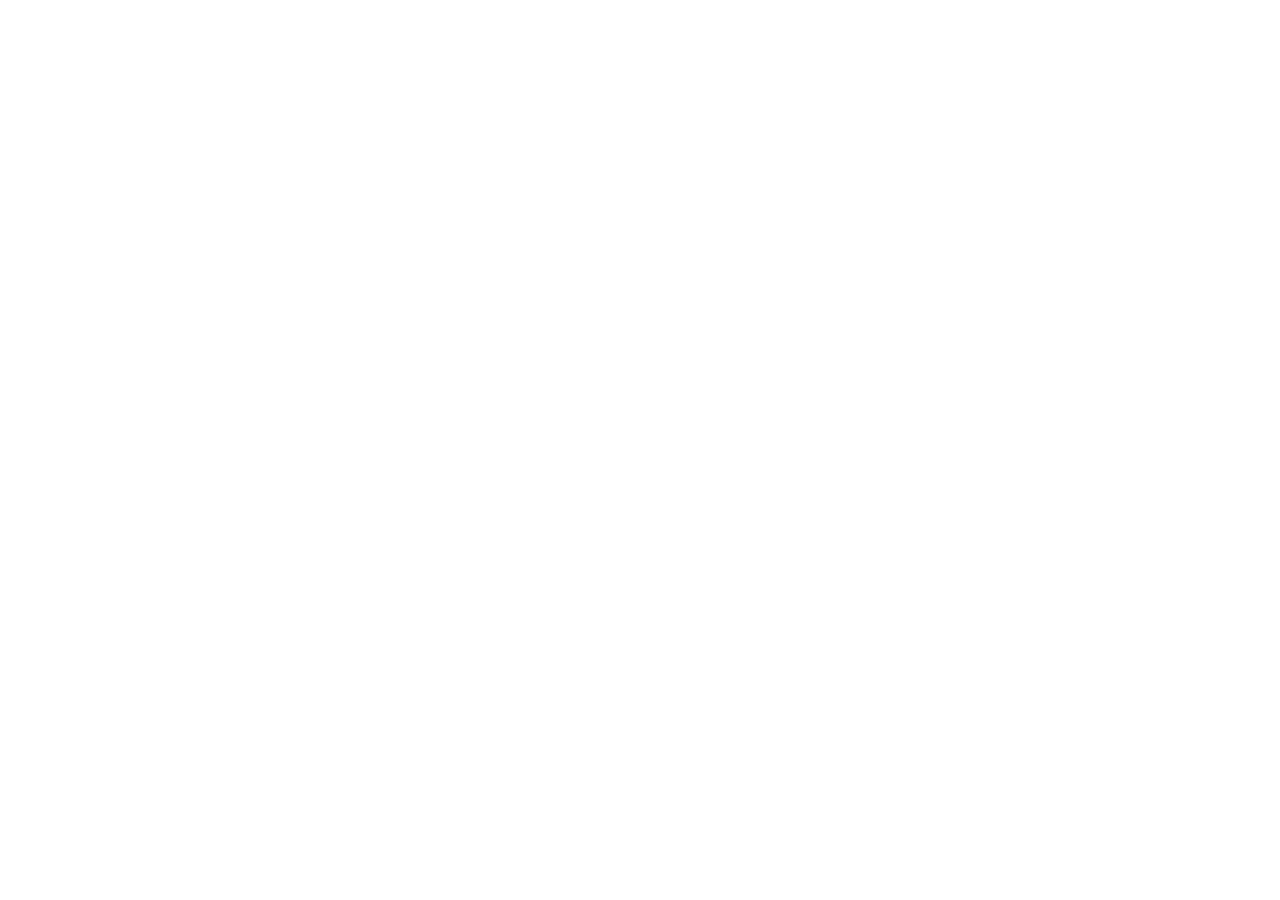
==== index.html @ 97ba9173 "Add files via upload" ====
<!doctype html>
<html lang="no">
  <head>
    <meta charset="UTF-8" />
    <meta name="viewport" content="width=device-width, initial-scale=1.0" />
    <meta name="theme-color" content="#0f5c8c" />
    <meta name="description" content="Finn fram på SUS Ullandhaug" />
    <title>SUS Ullandhaug Navigator</title>
    <link rel="manifest" href="./manifest.webmanifest" />
    <link rel="icon" href="./favicon.svg" type="image/svg+xml" />
    <script type="module" crossorigin src="./assets/index-EidqnyZv.js"></script>
    <link rel="stylesheet" crossorigin href="./assets/index-ChtSGvdO.css">
  </head>
  <body>
    <div id="root"></div>
  </body>
</html>
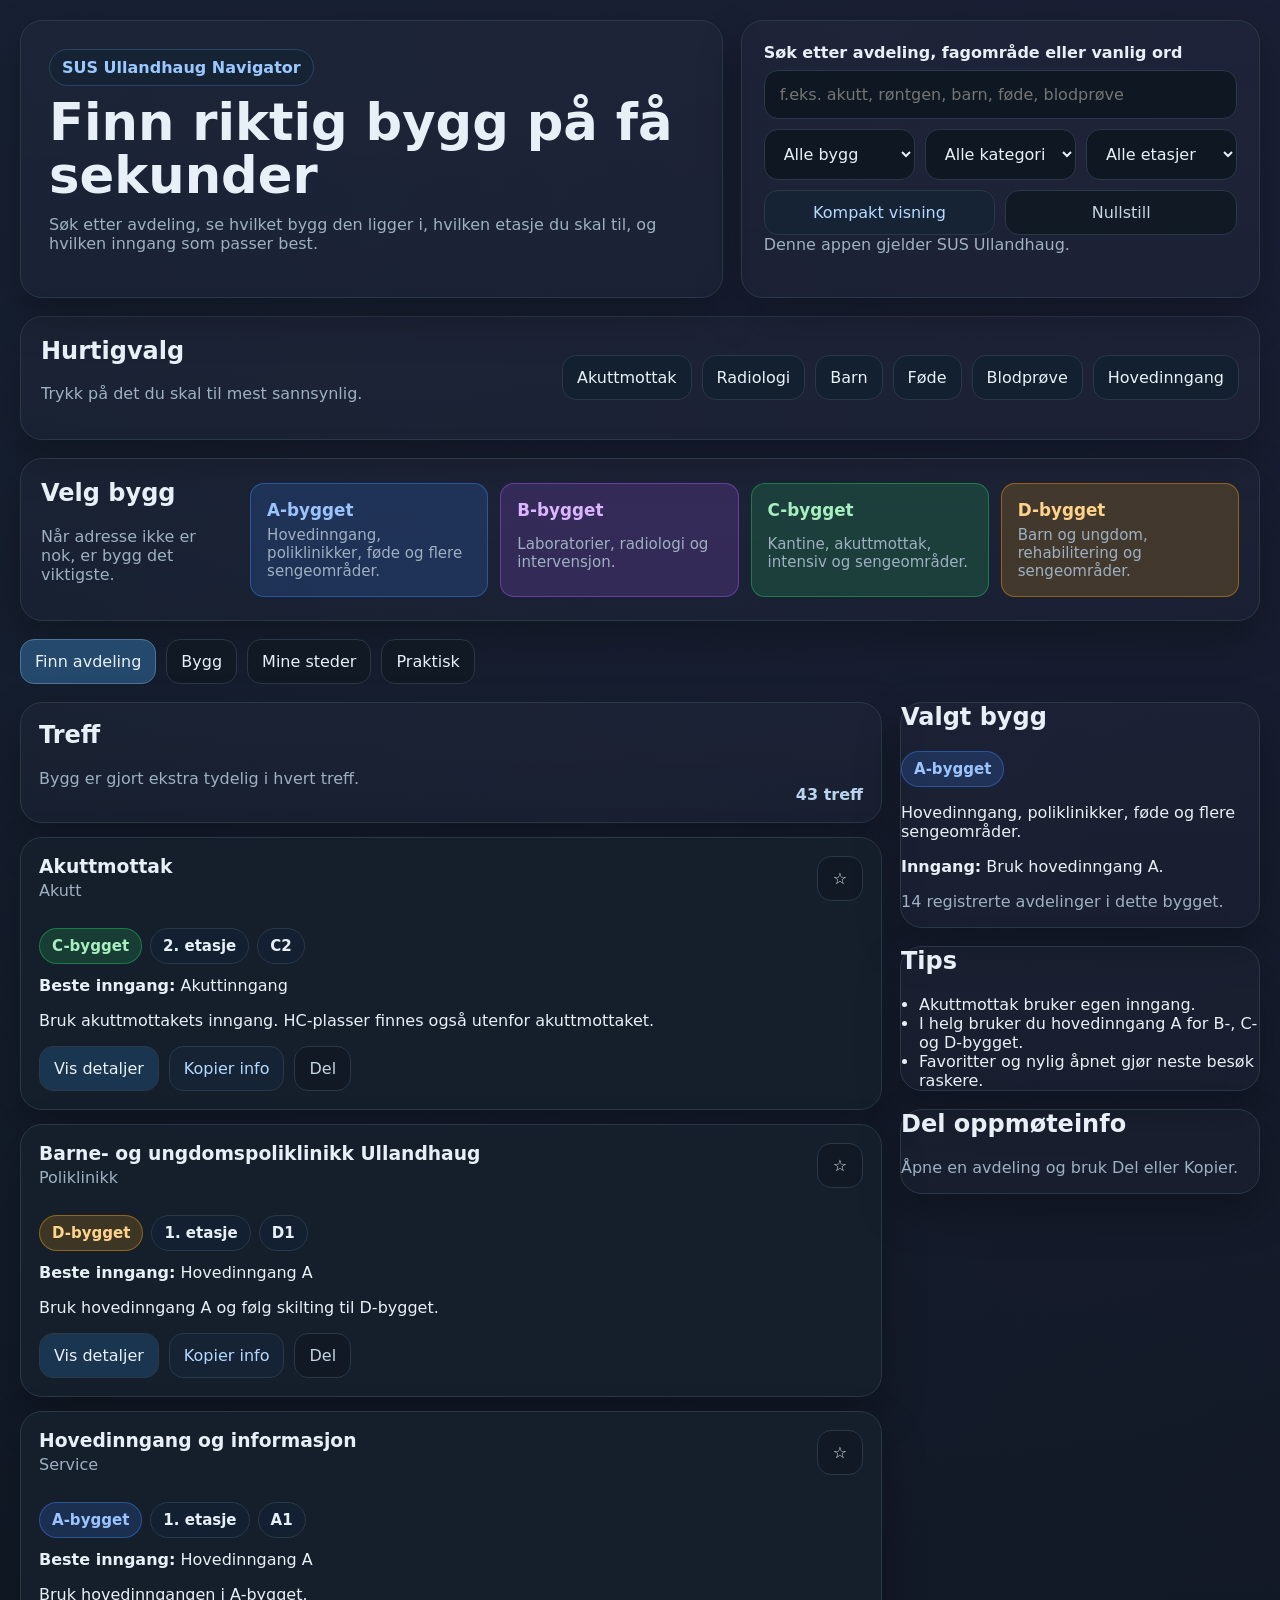
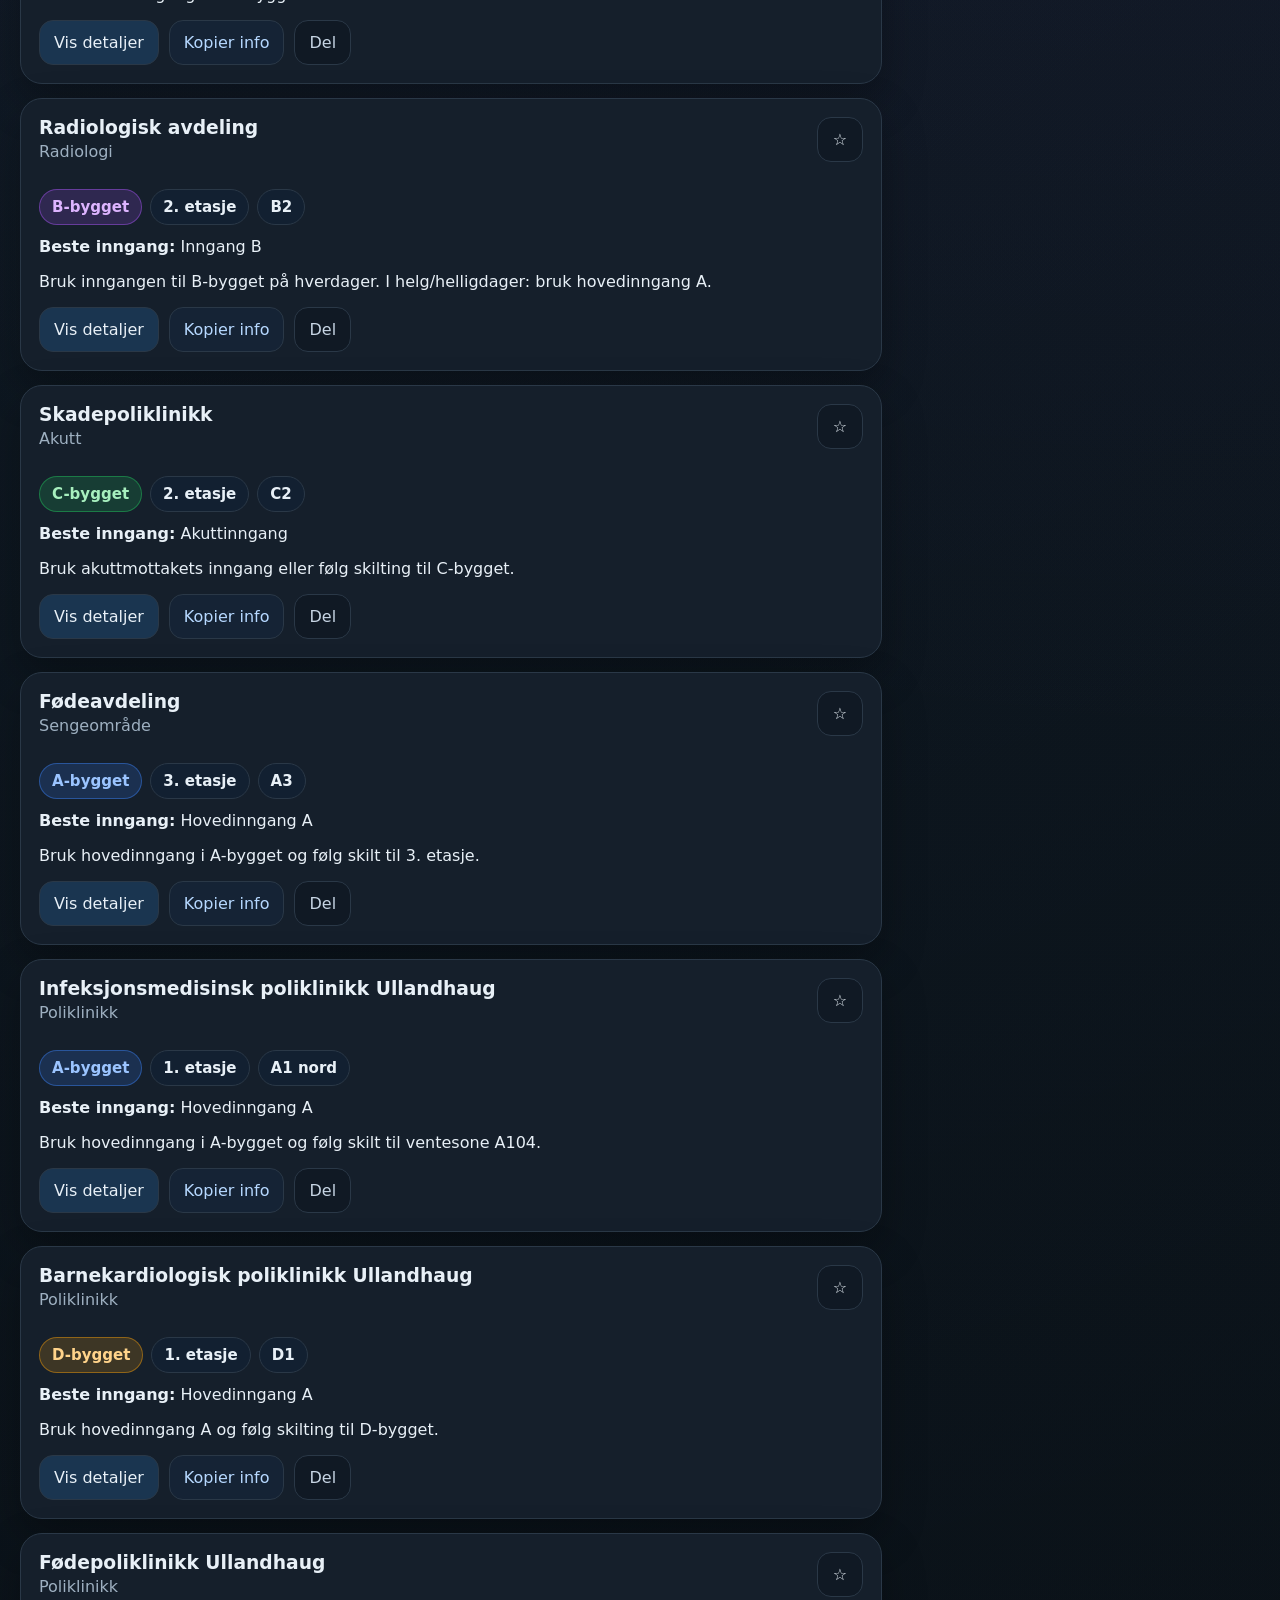
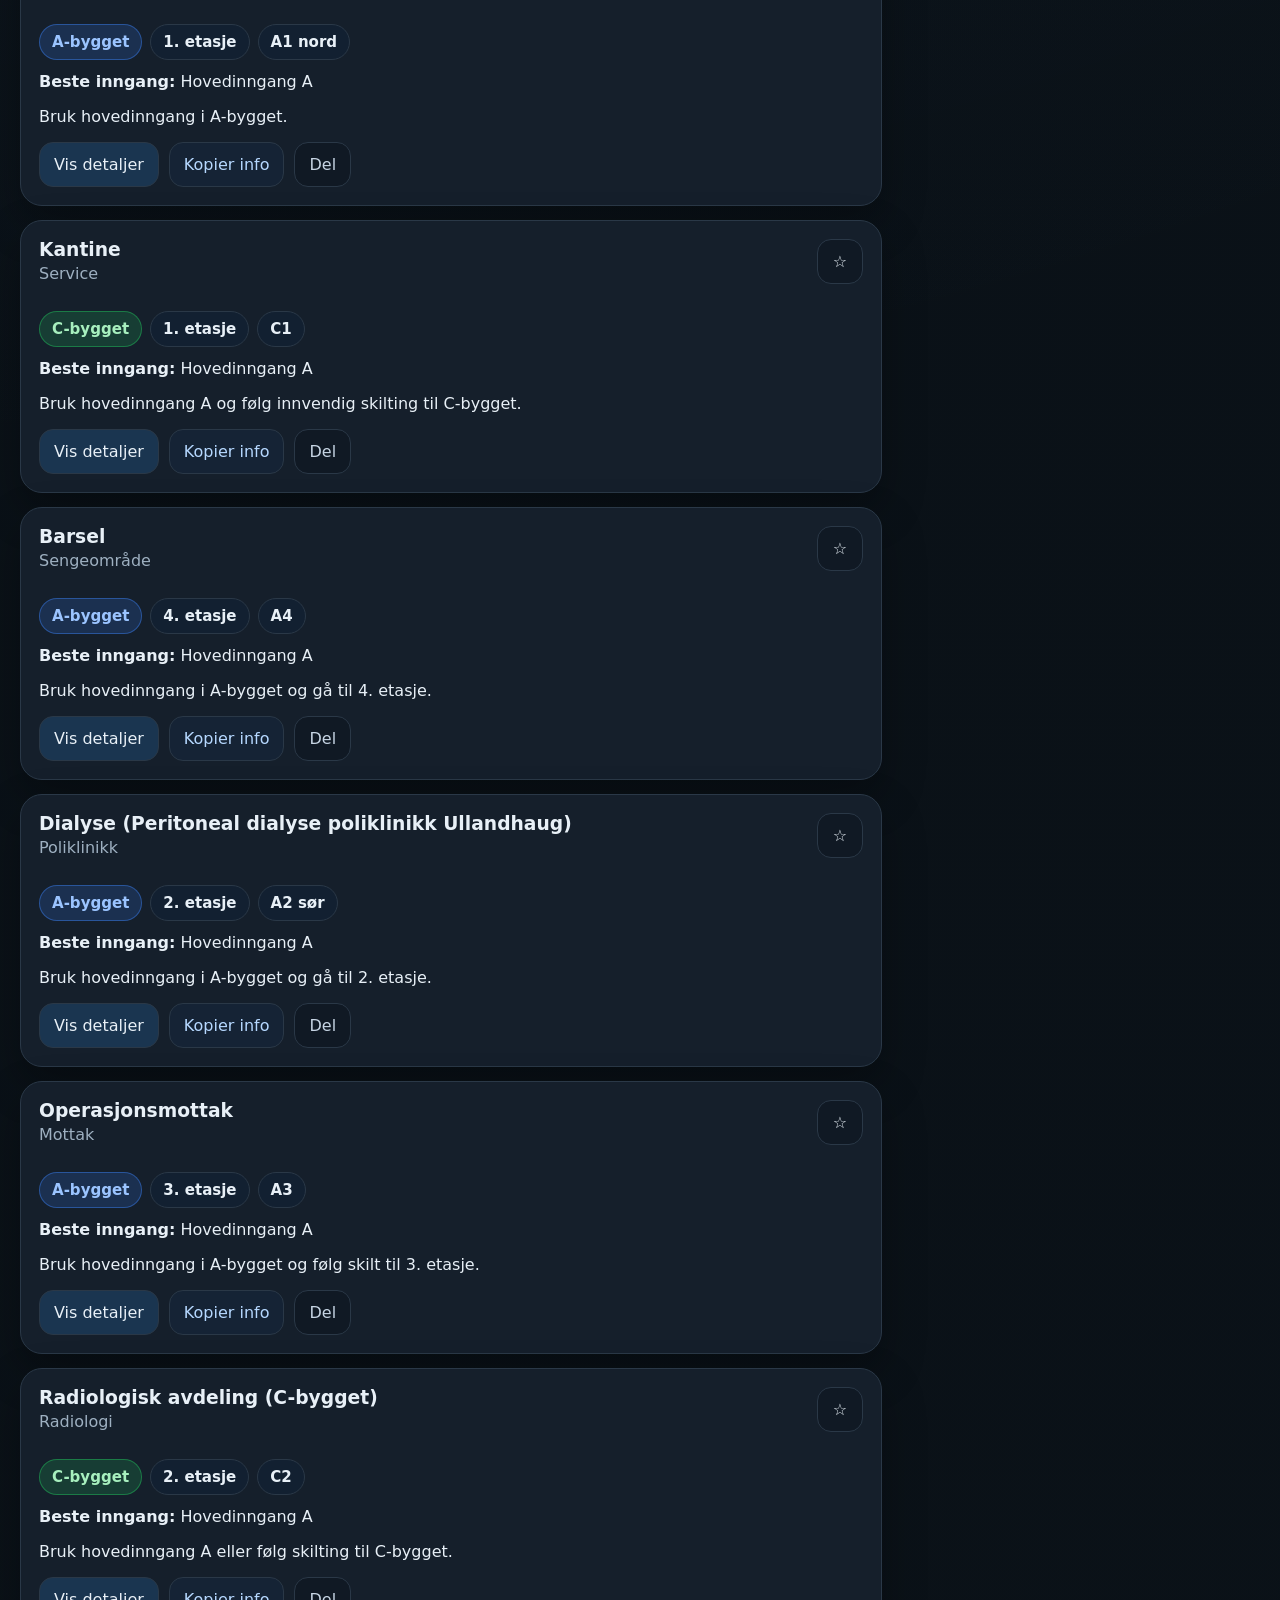
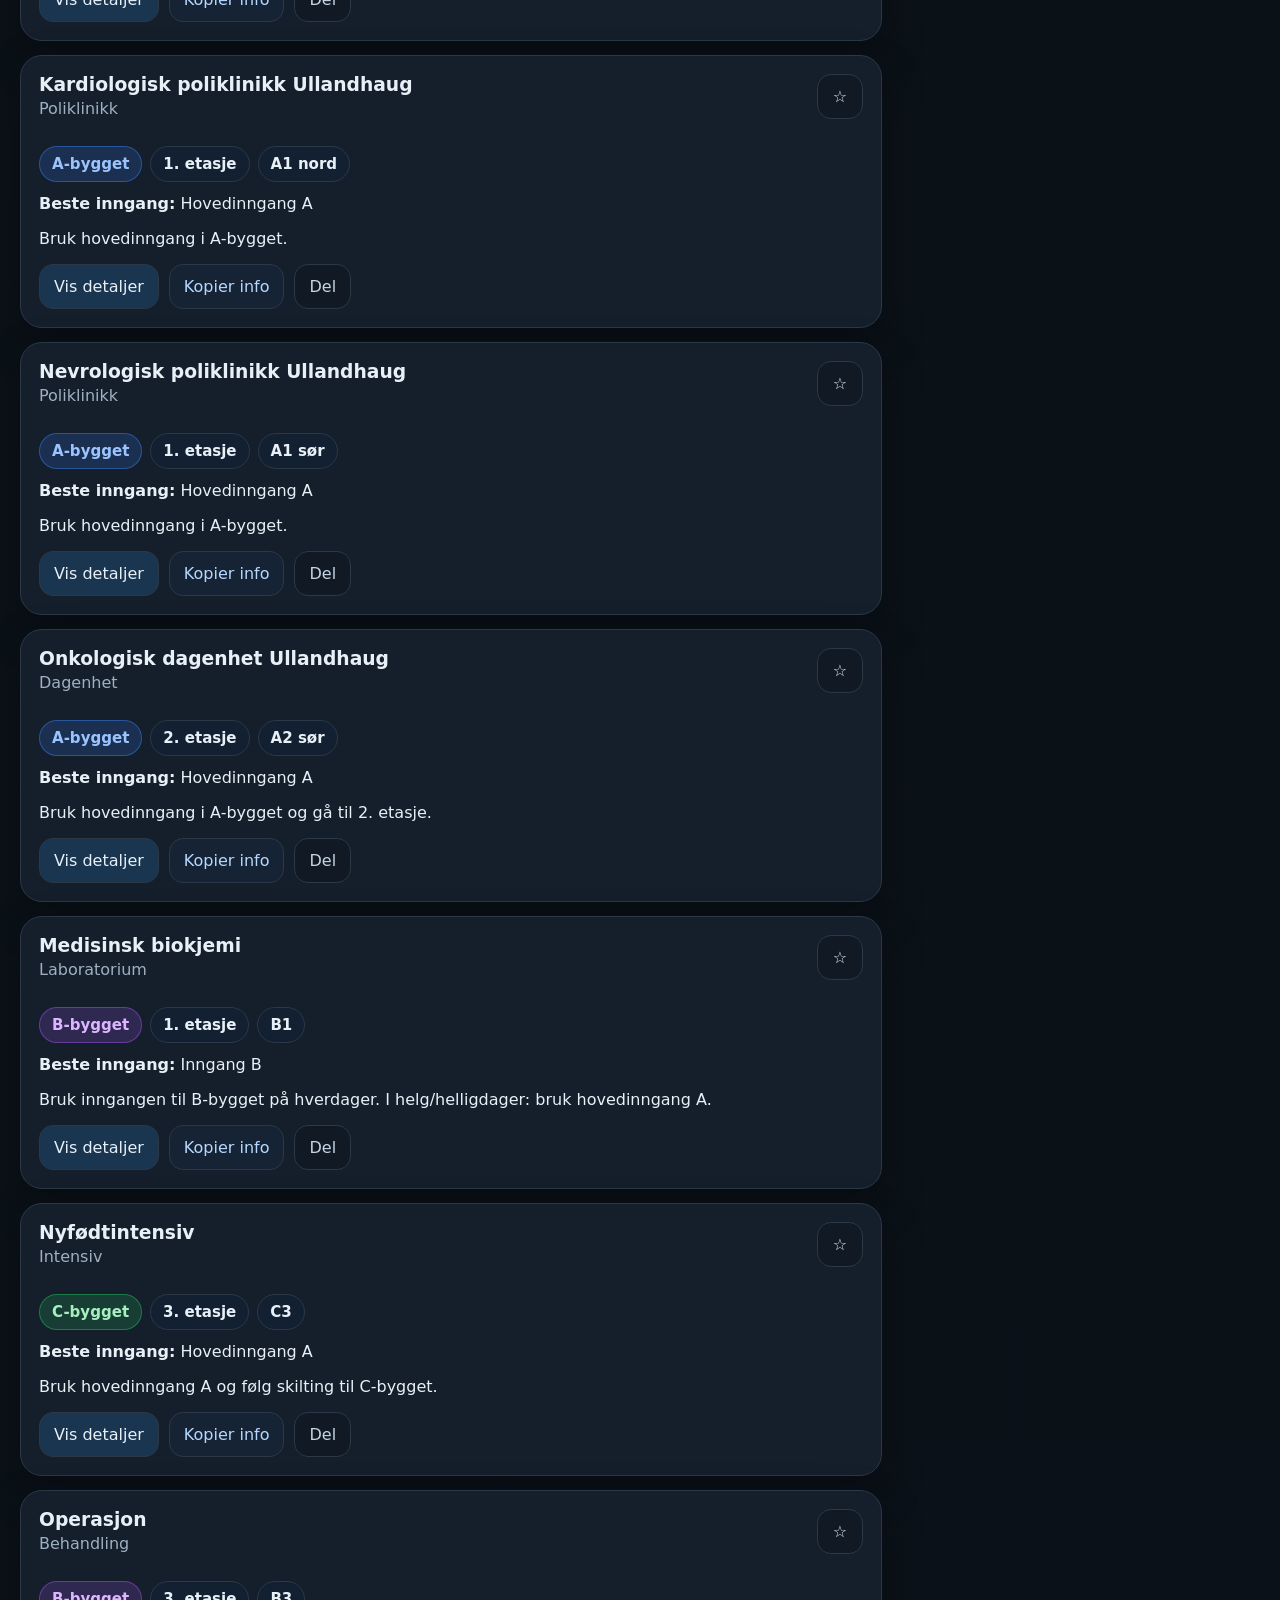
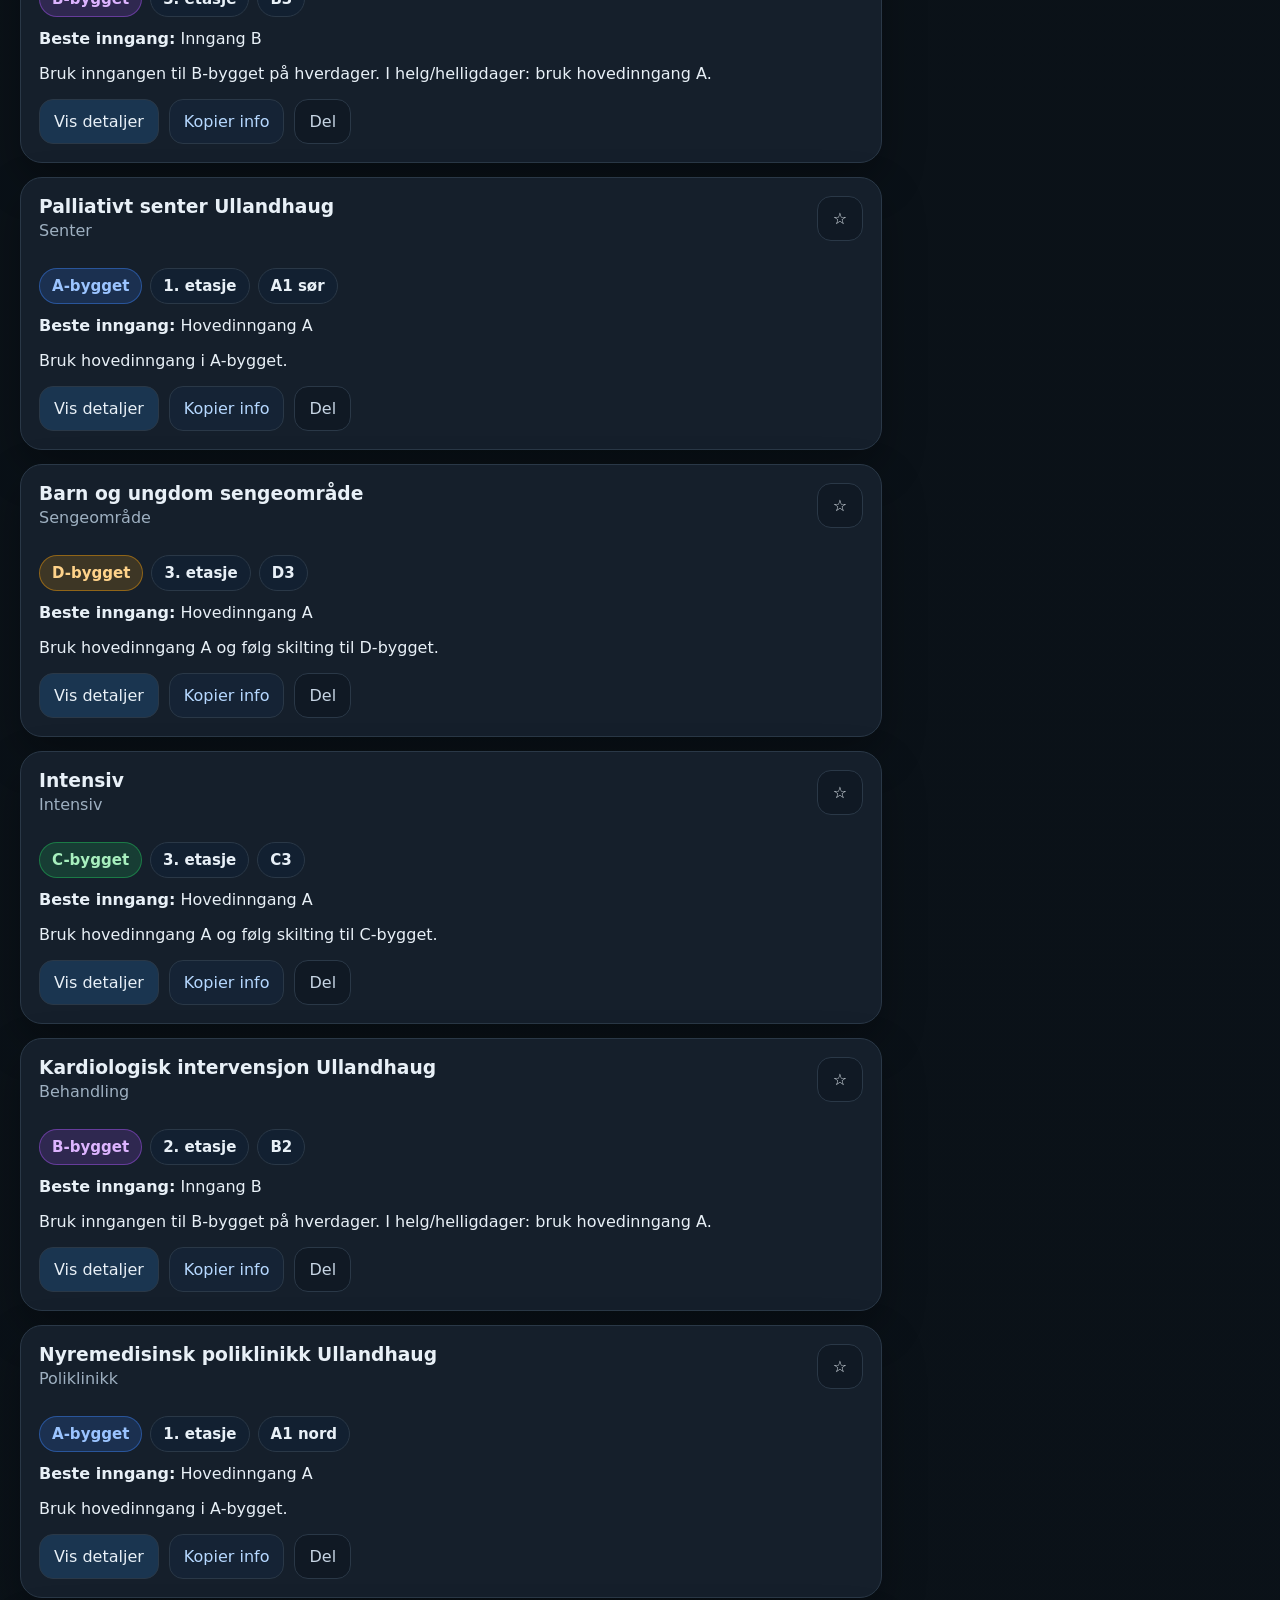
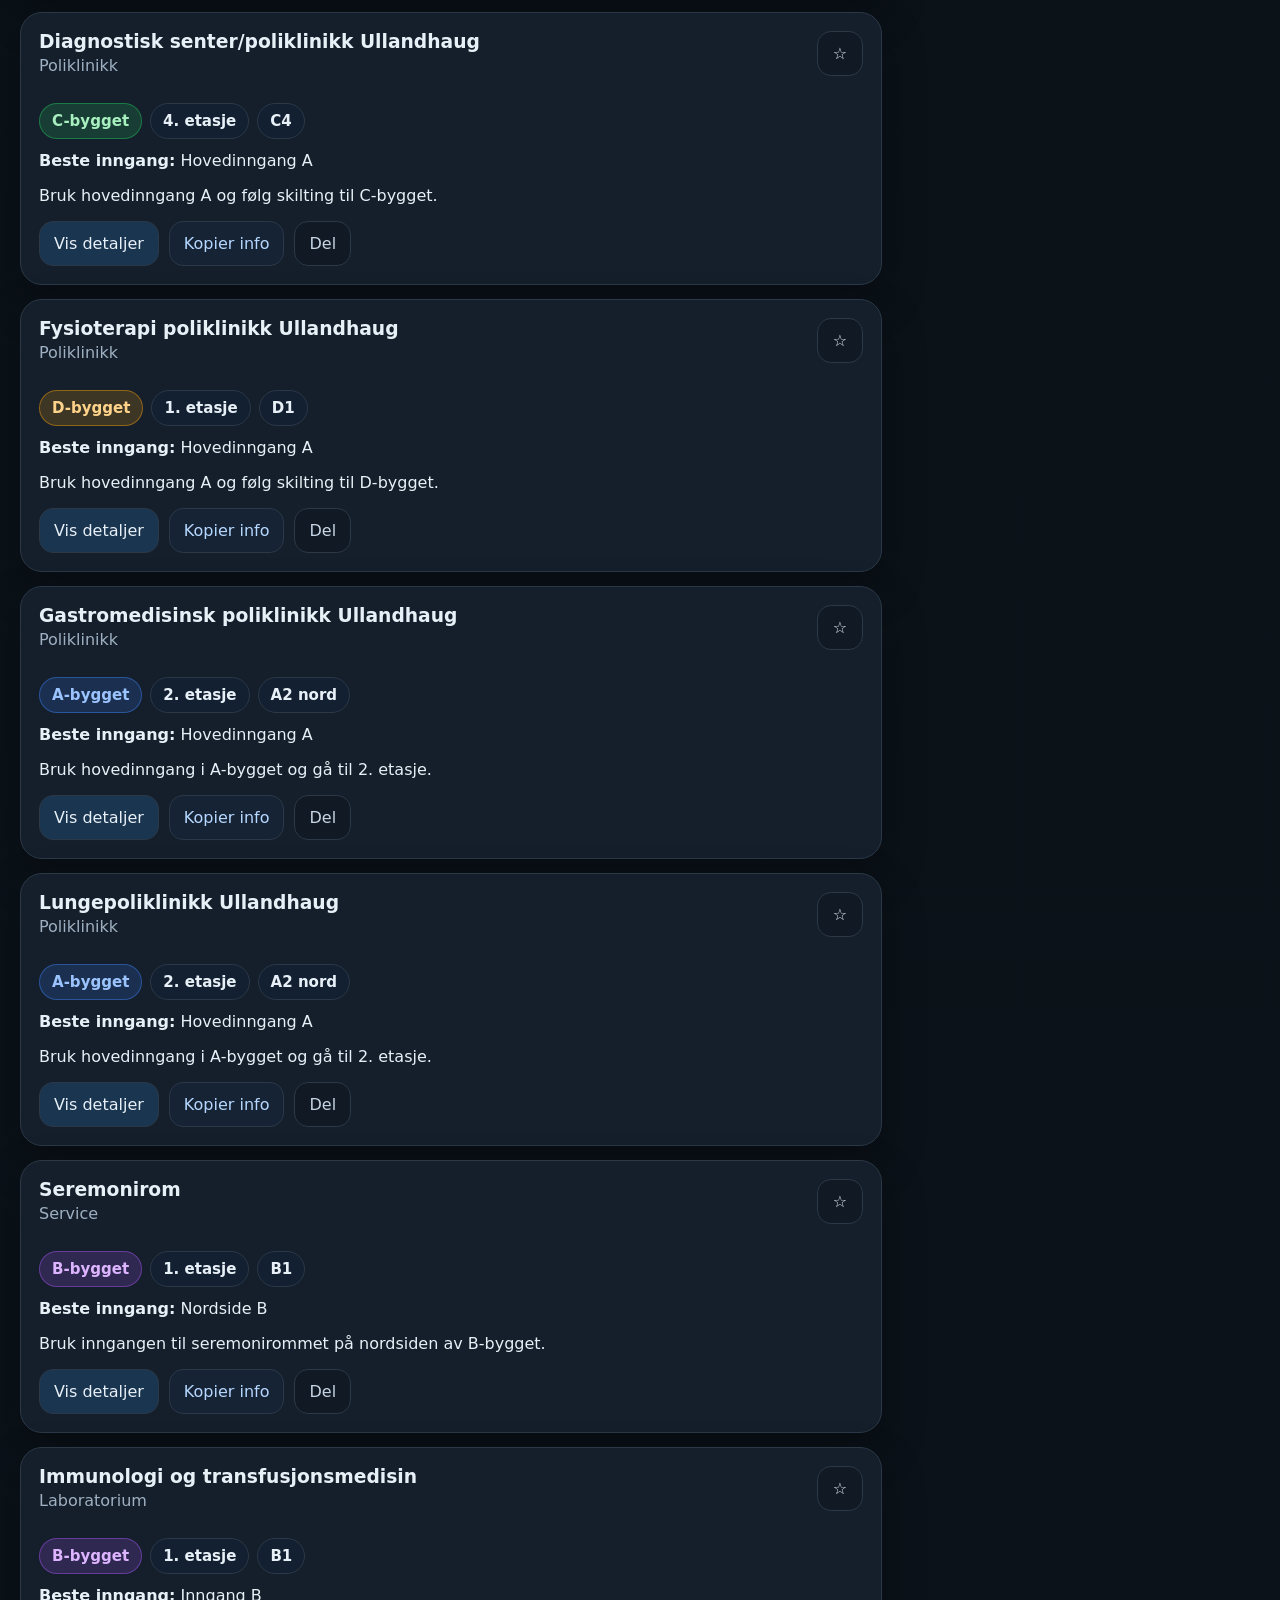
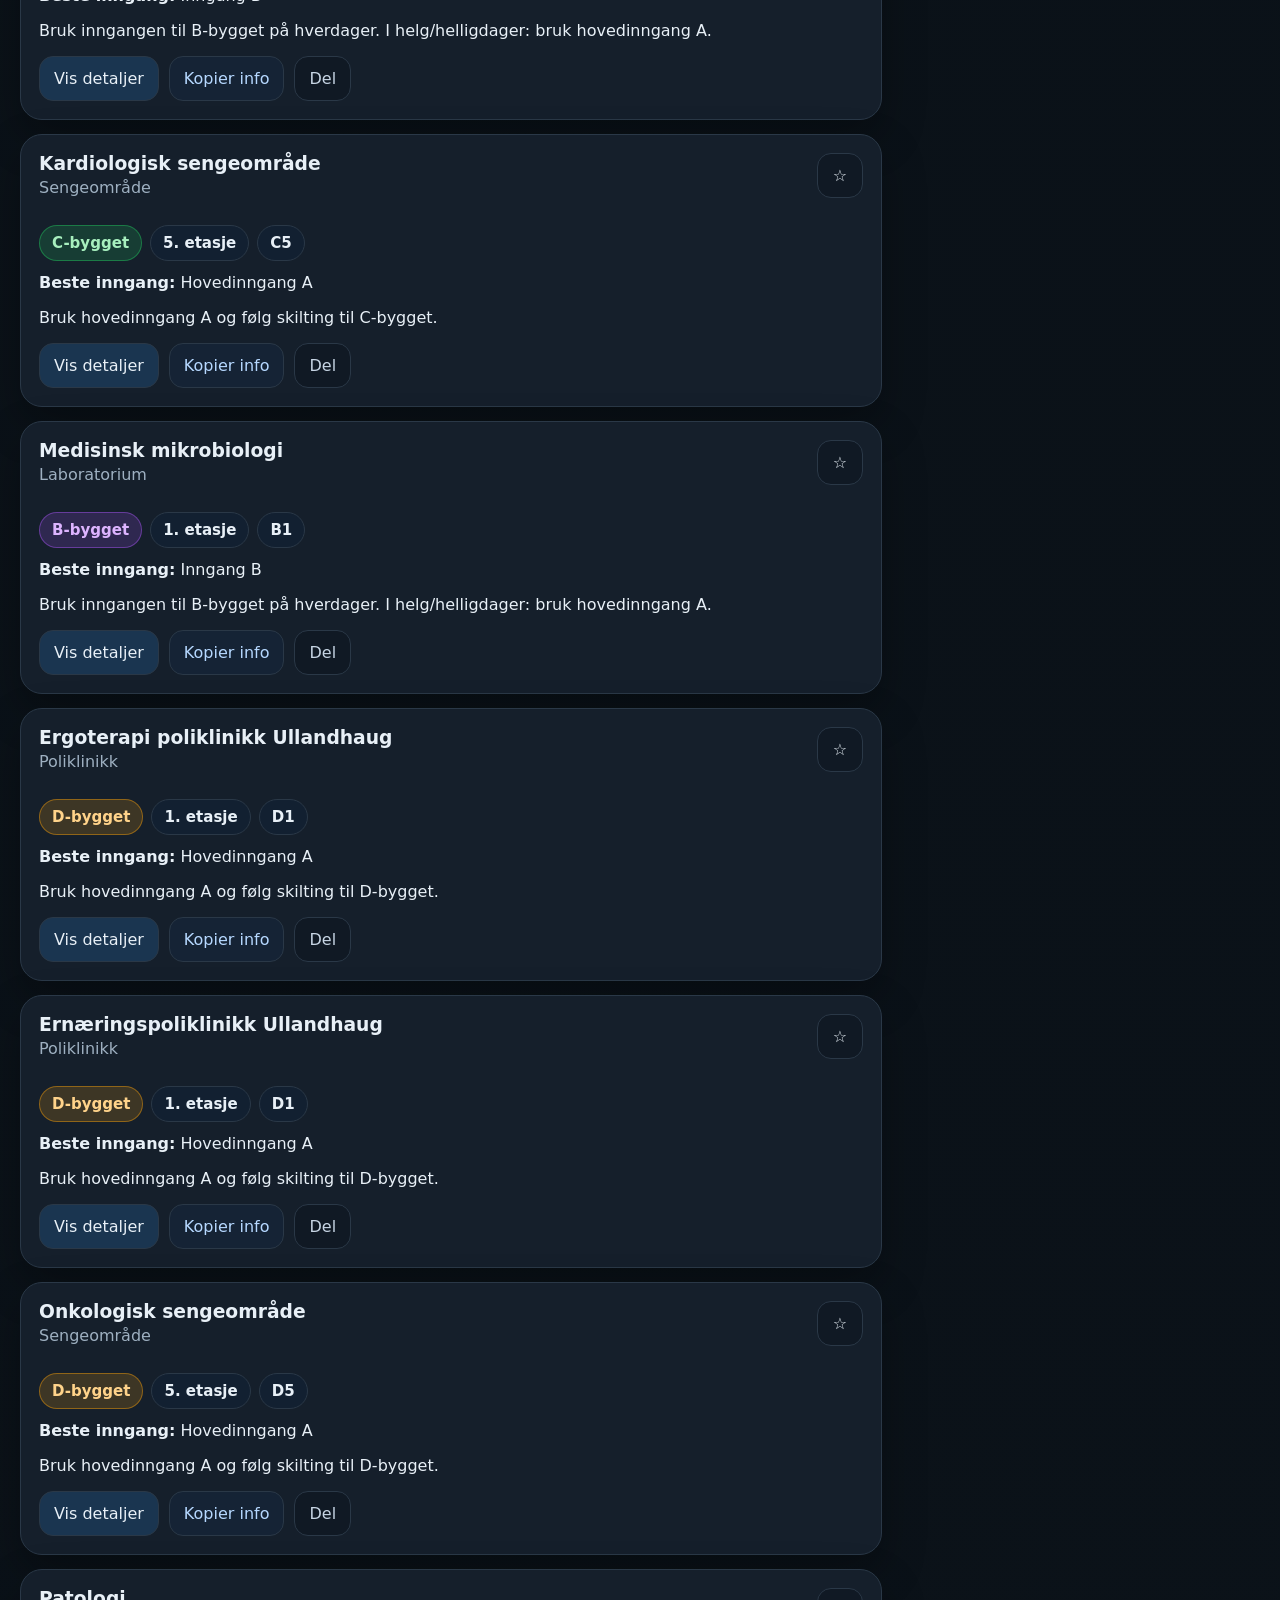
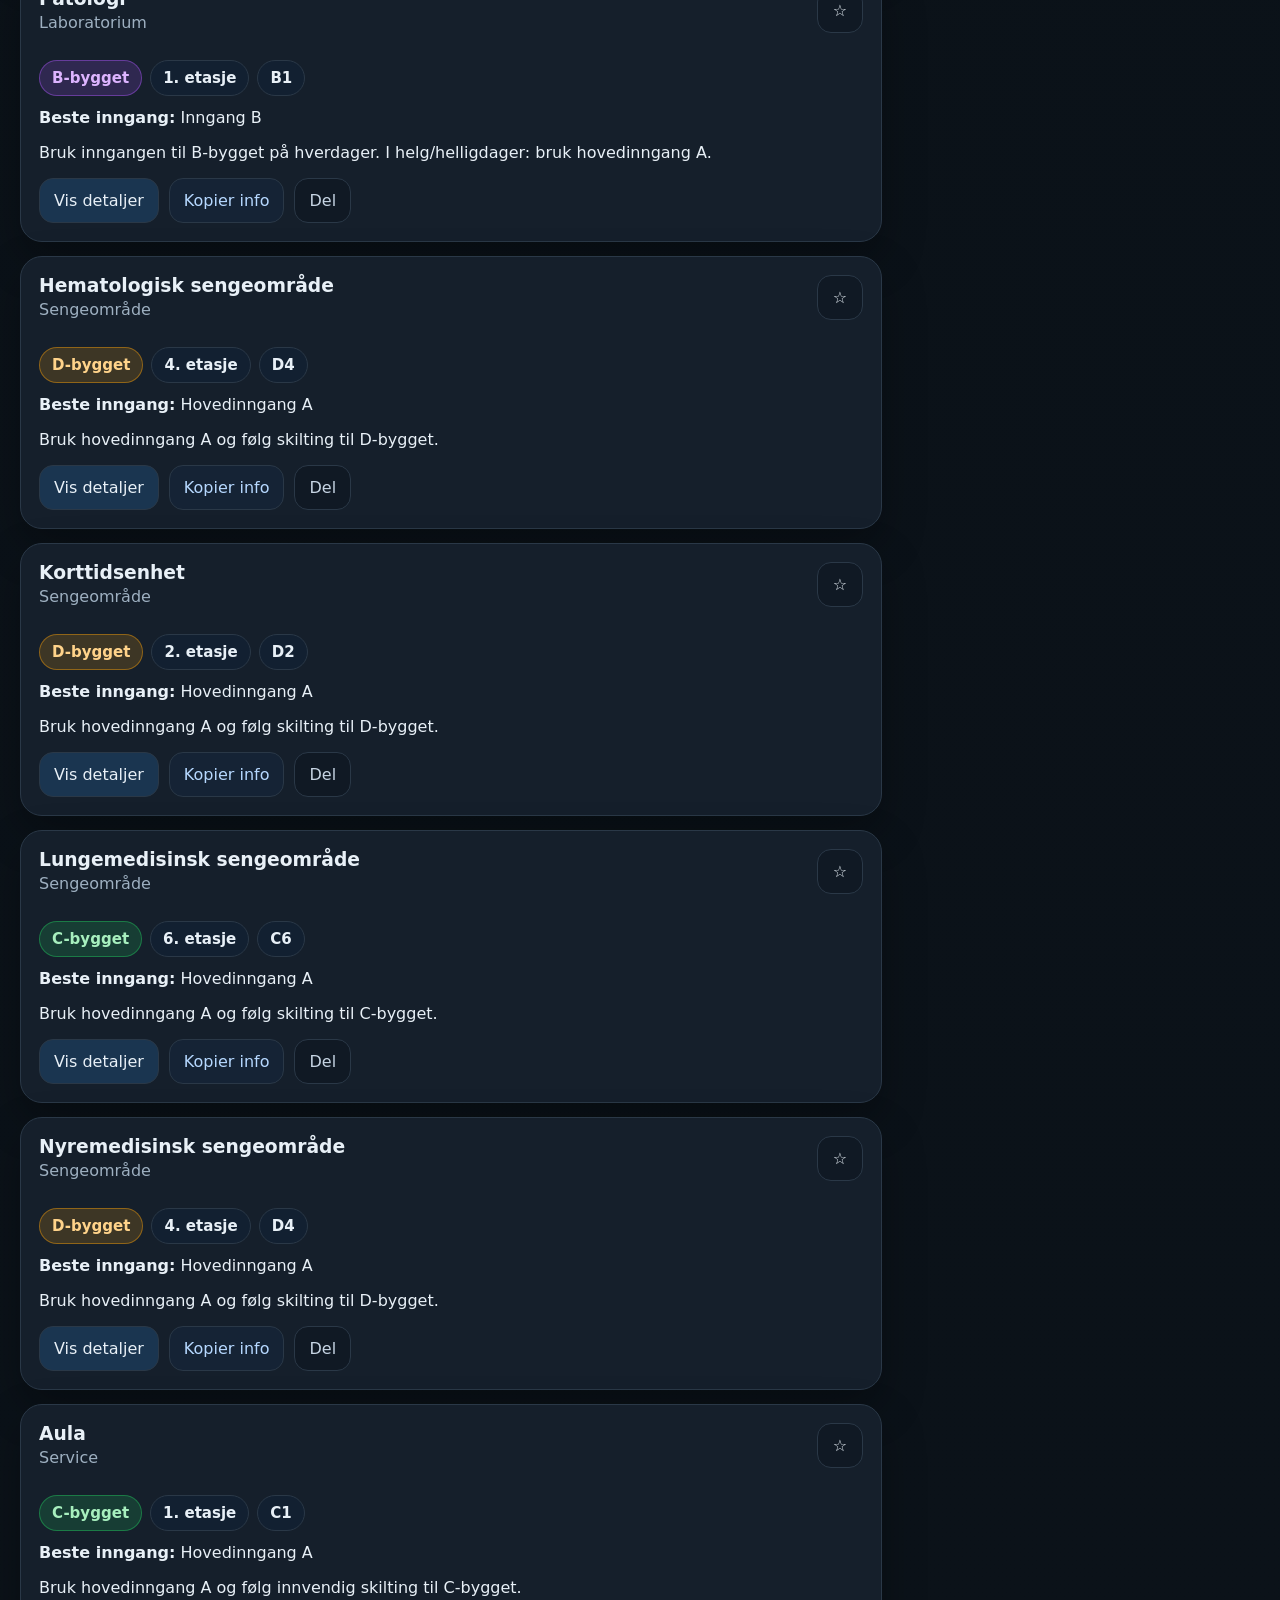
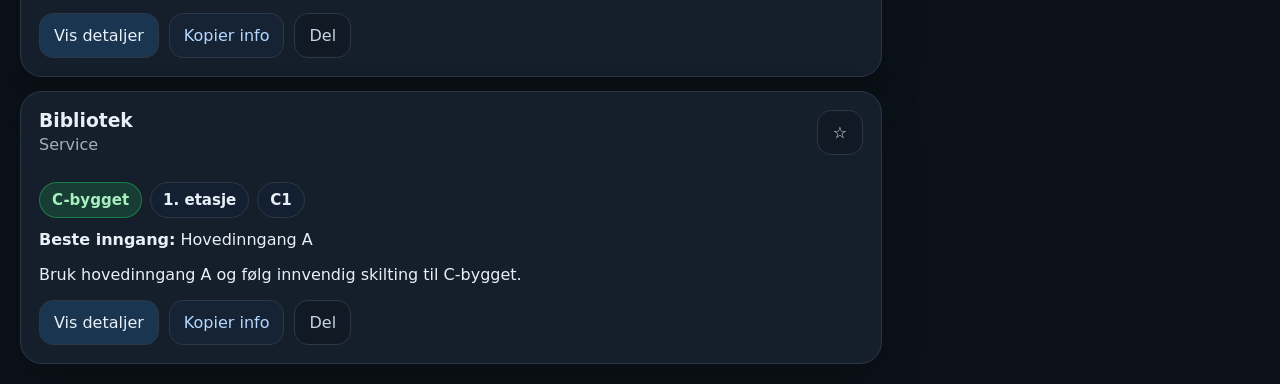
==== commit 739adfc6: "Add files via upload" ====
--- a/index.html
+++ b/index.html
@@ -1,17 +1,103 @@
 <!doctype html>
 <html lang="no">
-  <head>
-    <meta charset="UTF-8" />
-    <meta name="viewport" content="width=device-width, initial-scale=1.0" />
-    <meta name="theme-color" content="#0f5c8c" />
-    <meta name="description" content="Finn fram på SUS Ullandhaug" />
-    <title>SUS Ullandhaug Navigator</title>
-    <link rel="manifest" href="./manifest.webmanifest" />
-    <link rel="icon" href="./favicon.svg" type="image/svg+xml" />
-    <script type="module" crossorigin src="./assets/index-EidqnyZv.js"></script>
-    <link rel="stylesheet" crossorigin href="./assets/index-ChtSGvdO.css">
-  </head>
-  <body>
-    <div id="root"></div>
-  </body>
-</html>
+<head>
+  <meta charset="utf-8" />
+  <meta name="viewport" content="width=device-width,initial-scale=1" />
+  <meta name="theme-color" content="#0f1722" />
+  <meta name="description" content="Finn avdeling, bygg og etasje på SUS Ullandhaug" />
+  <title>SUS Ullandhaug Navigator v3</title>
+  <link rel="manifest" href="manifest.webmanifest" />
+  <link rel="icon" href="favicon.svg" />
+  <link rel="stylesheet" href="styles.css" />
+</head>
+<body>
+  <div id="app">
+    <header class="hero">
+      <div class="hero__text">
+        <p class="eyebrow">SUS Ullandhaug Navigator</p>
+        <h1>Finn riktig bygg på få sekunder</h1>
+        <p class="lead">Søk etter avdeling, se hvilket bygg den ligger i, hvilken etasje du skal til, og hvilken inngang som passer best.</p>
+      </div>
+
+      <div class="hero__panel panel">
+        <label for="searchInput" class="label">Søk etter avdeling, fagområde eller vanlig ord</label>
+        <input id="searchInput" type="search" placeholder="f.eks. akutt, røntgen, barn, føde, blodprøve" autocomplete="off" />
+        <div class="toolbar">
+          <select id="buildingFilter" aria-label="Filtrer på bygg">
+            <option value="Alle">Alle bygg</option><option value="A">A-bygget</option><option value="B">B-bygget</option><option value="C">C-bygget</option><option value="D">D-bygget</option>
+          </select>
+          <select id="categoryFilter" aria-label="Filtrer på kategori"><option value="Alle">Alle kategorier</option></select>
+          <select id="floorFilter" aria-label="Filtrer på etasje"><option value="Alle">Alle etasjer</option></select>
+        </div>
+        <div class="toolbar toolbar--tight">
+          <button id="toggleViewBtn" class="button button--secondary" type="button">Kompakt visning</button>
+          <button id="clearBtn" class="button button--ghost" type="button">Nullstill</button>
+        </div>
+        <p class="micro">Denne appen gjelder SUS Ullandhaug.</p>
+      </div>
+    </header>
+
+    <section class="quick panel"><div><h2>Hurtigvalg</h2><p class="muted">Trykk på det du skal til mest sannsynlig.</p></div><div id="quickActions" class="chips"></div></section>
+    <section class="quick panel"><div><h2>Velg bygg</h2><p class="muted">Når adresse ikke er nok, er bygg det viktigste.</p></div><div id="buildingButtons" class="building-selector"></div></section>
+
+    <nav class="tabs" aria-label="Navigasjon">
+      <button data-tab="results" class="tab tab--active">Finn avdeling</button>
+      <button data-tab="buildings" class="tab">Bygg</button>
+      <button data-tab="places" class="tab">Mine steder</button>
+      <button data-tab="practical" class="tab">Praktisk</button>
+    </nav>
+
+    <main class="main-grid">
+      <section id="resultsTab" class="tab-panel tab-panel--active">
+        <div class="panel section-head"><div><h2 id="resultsTitle">Treff</h2><p class="muted">Bygg er gjort ekstra tydelig i hvert treff.</p></div><div id="statusText" class="status"></div></div>
+        <div id="warningBox" class="notice" hidden></div>
+        <div id="resultsList" class="card-list"></div>
+      </section>
+
+      <section id="buildingsTab" class="tab-panel" hidden>
+        <div class="panel section-head"><div><h2>Byggoversikt</h2><p class="muted">Se hvilke avdelinger som finnes i hvert bygg, gruppert per etasje.</p></div></div>
+        <div id="buildingOverview" class="stack"></div>
+      </section>
+
+      <section id="placesTab" class="tab-panel" hidden>
+        <div class="panel section-head"><div><h2>Mine steder</h2><p class="muted">Favoritter, nylig åpnet og siste søk lagres lokalt på enheten.</p></div></div>
+        <div class="split">
+          <div class="panel"><h3>Favoritter</h3><div id="favoritesList" class="stack"></div></div>
+          <div class="panel"><h3>Nylig åpnet</h3><div id="recentList" class="stack"></div></div>
+        </div>
+        <div class="panel"><h3>Siste søk</h3><div id="recentSearches" class="chips"></div></div>
+      </section>
+
+      <section id="practicalTab" class="tab-panel" hidden>
+        <div class="panel section-head"><div><h2>Praktisk info</h2><p class="muted">Kort, tydelig og nyttig før du drar.</p></div></div>
+        <div class="practical-grid">
+          <div class="panel"><h3>Adresse og kontakt</h3><p><strong>Adresse:</strong> <span id="addressText"></span></p><p><strong>Telefon:</strong> <a id="phoneLink" href="#"></a></p><div class="button-row"><button id="openMapsBtn" class="button" type="button">Åpne i kart</button><button id="callBtn" class="button button--secondary" type="button">Ring</button></div></div>
+          <div class="panel"><h3>Parkering</h3><div id="parkingBox"></div></div>
+          <div class="panel"><h3>Åpningstider</h3><div id="hoursBox" class="stack"></div></div>
+          <div class="panel"><h3>Transport og droppsoner</h3><div id="transportBox"></div></div>
+        </div>
+      </section>
+
+      <aside class="aside">
+        <section class="panel"><h2>Valgt bygg</h2><div id="buildingSummary"></div></section>
+        <section class="panel"><h2>Tips</h2><ul class="tips"><li>Akuttmottak bruker egen inngang.</li><li>I helg bruker du hovedinngang A for B-, C- og D-bygget.</li><li>Favoritter og nylig åpnet gjør neste besøk raskere.</li></ul></section>
+        <section class="panel"><h2>Del oppmøteinfo</h2><p class="muted">Åpne en avdeling og bruk Del eller Kopier.</p></section>
+      </aside>
+    </main>
+  </div>
+
+  <template id="departmentCardTemplate">
+    <article class="department-card">
+      <div class="department-card__top"><div><h3 class="department-card__name"></h3><p class="muted department-card__category"></p></div><button class="icon-button favorite-btn" type="button" aria-label="Lagre som favoritt">☆</button></div>
+      <div class="building-line"><span class="building-badge"></span><span class="floor-badge"></span><span class="zone-badge meta-pill"></span></div>
+      <p class="department-card__route"><strong>Beste inngang:</strong> <span class="entry-text"></span></p>
+      <p class="department-card__hint"></p>
+      <div class="button-row"><button class="button details-btn" type="button">Vis detaljer</button><button class="button button--secondary copy-btn" type="button">Kopier info</button><button class="button button--ghost share-btn" type="button">Del</button></div>
+      <div class="details-box" hidden></div>
+    </article>
+  </template>
+
+  <script src="data.js"></script>
+  <script src="app.js"></script>
+</body>
+</html>
--- a/styles.css
+++ b/styles.css
@@ -0,0 +1 @@
+:root{--bg:#0b1219;--panel:#151f2b;--line:#2a3847;--text:#e8f0f7;--muted:#9eb0c1;--a:#3b82f6;--b:#a855f7;--c:#22c55e;--d:#f59e0b;--shadow:0 18px 44px rgba(0,0,0,.28)}*{box-sizing:border-box}body{margin:0;font-family:Inter,system-ui,-apple-system,Segoe UI,Roboto,Arial,sans-serif;background:radial-gradient(circle at top left,rgba(96,165,250,.09),transparent 28%),radial-gradient(circle at top right,rgba(168,85,247,.08),transparent 18%),linear-gradient(180deg,#0a1117 0%,#0b1219 100%);color:var(--text)}button,input,select{font:inherit}button{cursor:pointer}a{color:#9bc8ff}#app{max-width:1440px;margin:0 auto;padding:20px}.hero{display:grid;grid-template-columns:1.15fr .85fr;gap:18px;margin-bottom:18px}.hero__text,.panel{background:linear-gradient(180deg,rgba(255,255,255,.02),rgba(255,255,255,.01));border:1px solid var(--line);border-radius:22px;box-shadow:var(--shadow)}.hero__text{padding:28px}.hero__panel{padding:22px}.eyebrow{display:inline-flex;padding:8px 12px;border-radius:999px;background:#152334;color:#9ac8ff;border:1px solid #294563;font-weight:700;margin:0 0 10px}h1,h2,h3,p{margin-top:0}h1{font-size:clamp(2rem,4vw,3.5rem);line-height:1.04;margin-bottom:12px}.lead,.micro,.muted{color:var(--muted)}.label{display:block;font-weight:700;margin-bottom:8px}input,select{width:100%;padding:14px 15px;border-radius:14px;border:1px solid var(--line);background:#0f1822;color:var(--text)}.toolbar{display:grid;grid-template-columns:repeat(3,1fr);gap:10px;margin-top:10px}.toolbar--tight{grid-template-columns:1fr 1fr}.button,.chip,.tab,.icon-button,.building-tile,.mini-item,.place-row{border:1px solid var(--line);border-radius:14px;padding:12px 14px;background:#132030;color:var(--text);transition:.15s ease}.button:hover,.chip:hover,.tab:hover,.icon-button:hover,.building-tile:hover,.mini-item:hover,.place-row:hover{transform:translateY(-1px);border-color:#44617f}.button{background:#1a3550}.button--secondary{background:#152335;color:#b6d8ff}.button--ghost{background:#101924;color:#c7d5e4}.quick{display:flex;justify-content:space-between;gap:16px;align-items:center;margin-bottom:18px;padding:20px}.chips{display:flex;flex-wrap:wrap;gap:10px}.building-selector{display:grid;grid-template-columns:repeat(4,1fr);gap:12px}.building-tile{display:grid;gap:6px;text-align:left;padding:16px}.building-tile strong{font-size:1.05rem}.building-tile span{color:var(--muted);font-size:.94rem}.tabs{display:flex;gap:10px;flex-wrap:wrap;margin-bottom:18px}.tab{background:#101924}.tab--active{background:#24496d;border-color:#4c749d}.main-grid{display:grid;grid-template-columns:minmax(0,1fr) 360px;gap:18px}.tab-panel{display:none}.tab-panel--active{display:block}.section-head{display:flex;justify-content:space-between;gap:16px;align-items:end;padding:18px;margin-bottom:14px}.status{color:#b8d4ee;font-weight:700}.notice{background:#2d2412;border:1px solid #785f17;color:#ffe29a;padding:14px 16px;border-radius:16px;margin-bottom:14px}.card-list{display:grid;gap:14px}.department-card{background:var(--panel);border:1px solid var(--line);border-radius:22px;padding:18px;box-shadow:var(--shadow)}.department-card__top{display:flex;justify-content:space-between;gap:12px;align-items:start}.department-card__name{margin-bottom:4px}.icon-button{min-width:46px;text-align:center;background:#101924}.icon-button.saved{color:#ffd467;background:#241c07;border-color:#7e6521}.building-line{display:flex;flex-wrap:wrap;gap:8px;margin:12px 0}.building-badge,.floor-badge,.meta-pill{display:inline-flex;align-items:center;border-radius:999px;padding:8px 12px;font-weight:800;font-size:.94rem}.floor-badge,.meta-pill{background:#122031;border:1px solid var(--line)}.building-A,.building-badge.building-A{background:rgba(59,130,246,.18);color:#9bc4ff;border:1px solid rgba(59,130,246,.45)}.building-B,.building-badge.building-B{background:rgba(168,85,247,.18);color:#ddb4ff;border:1px solid rgba(168,85,247,.45)}.building-C,.building-badge.building-C{background:rgba(34,197,94,.18);color:#a7efbe;border:1px solid rgba(34,197,94,.45)}.building-D,.building-badge.building-D{background:rgba(245,158,11,.18);color:#ffd38a;border:1px solid rgba(245,158,11,.45)}.button-row{display:flex;gap:10px;flex-wrap:wrap;margin-top:14px}.details-box{margin-top:14px;border-top:1px solid var(--line);padding-top:14px}.details-grid{display:grid;grid-template-columns:repeat(2,1fr);gap:12px}.details-grid div{display:grid;gap:4px;background:#101924;border:1px solid var(--line);padding:12px;border-radius:14px}.details-hint{margin-top:12px}.empty{padding:24px;text-align:center}.aside{display:grid;gap:18px;align-content:start}.tips{margin:0;padding-left:18px}.stack{display:grid;gap:12px}.split{display:grid;grid-template-columns:1fr 1fr;gap:16px;margin-bottom:16px}.place-row{display:grid;gap:4px;text-align:left;background:#101924}.place-row span{color:var(--muted)}.practical-grid{display:grid;grid-template-columns:repeat(2,1fr);gap:16px}.hours-row{display:flex;justify-content:space-between;gap:12px;padding:12px;border-radius:14px;background:#101924;border:1px solid var(--line)}.building-section-head{display:flex;justify-content:space-between;gap:12px;align-items:start;margin-bottom:12px}.floor-group{margin-top:12px;padding:14px;border-radius:16px;background:#101924;border:1px solid var(--line)}.mini-list{display:flex;flex-wrap:wrap;gap:10px}.mini-item{text-align:left;background:#152030}.toast{position:fixed;left:50%;bottom:24px;transform:translateX(-50%) translateY(14px);background:#1e3a57;color:#fff;padding:12px 16px;border-radius:999px;border:1px solid #4d79a1;opacity:0;pointer-events:none;transition:.18s ease}.toast.show{opacity:1;transform:translateX(-50%) translateY(0)}@media (max-width:1100px){.hero,.main-grid,.split,.practical-grid{grid-template-columns:1fr}.building-selector{grid-template-columns:repeat(2,1fr)}}@media (max-width:720px){#app{padding:14px}.quick{display:block}.building-selector,.toolbar,.toolbar--tight,.details-grid{grid-template-columns:1fr}.section-head,.building-section-head{display:block}}
